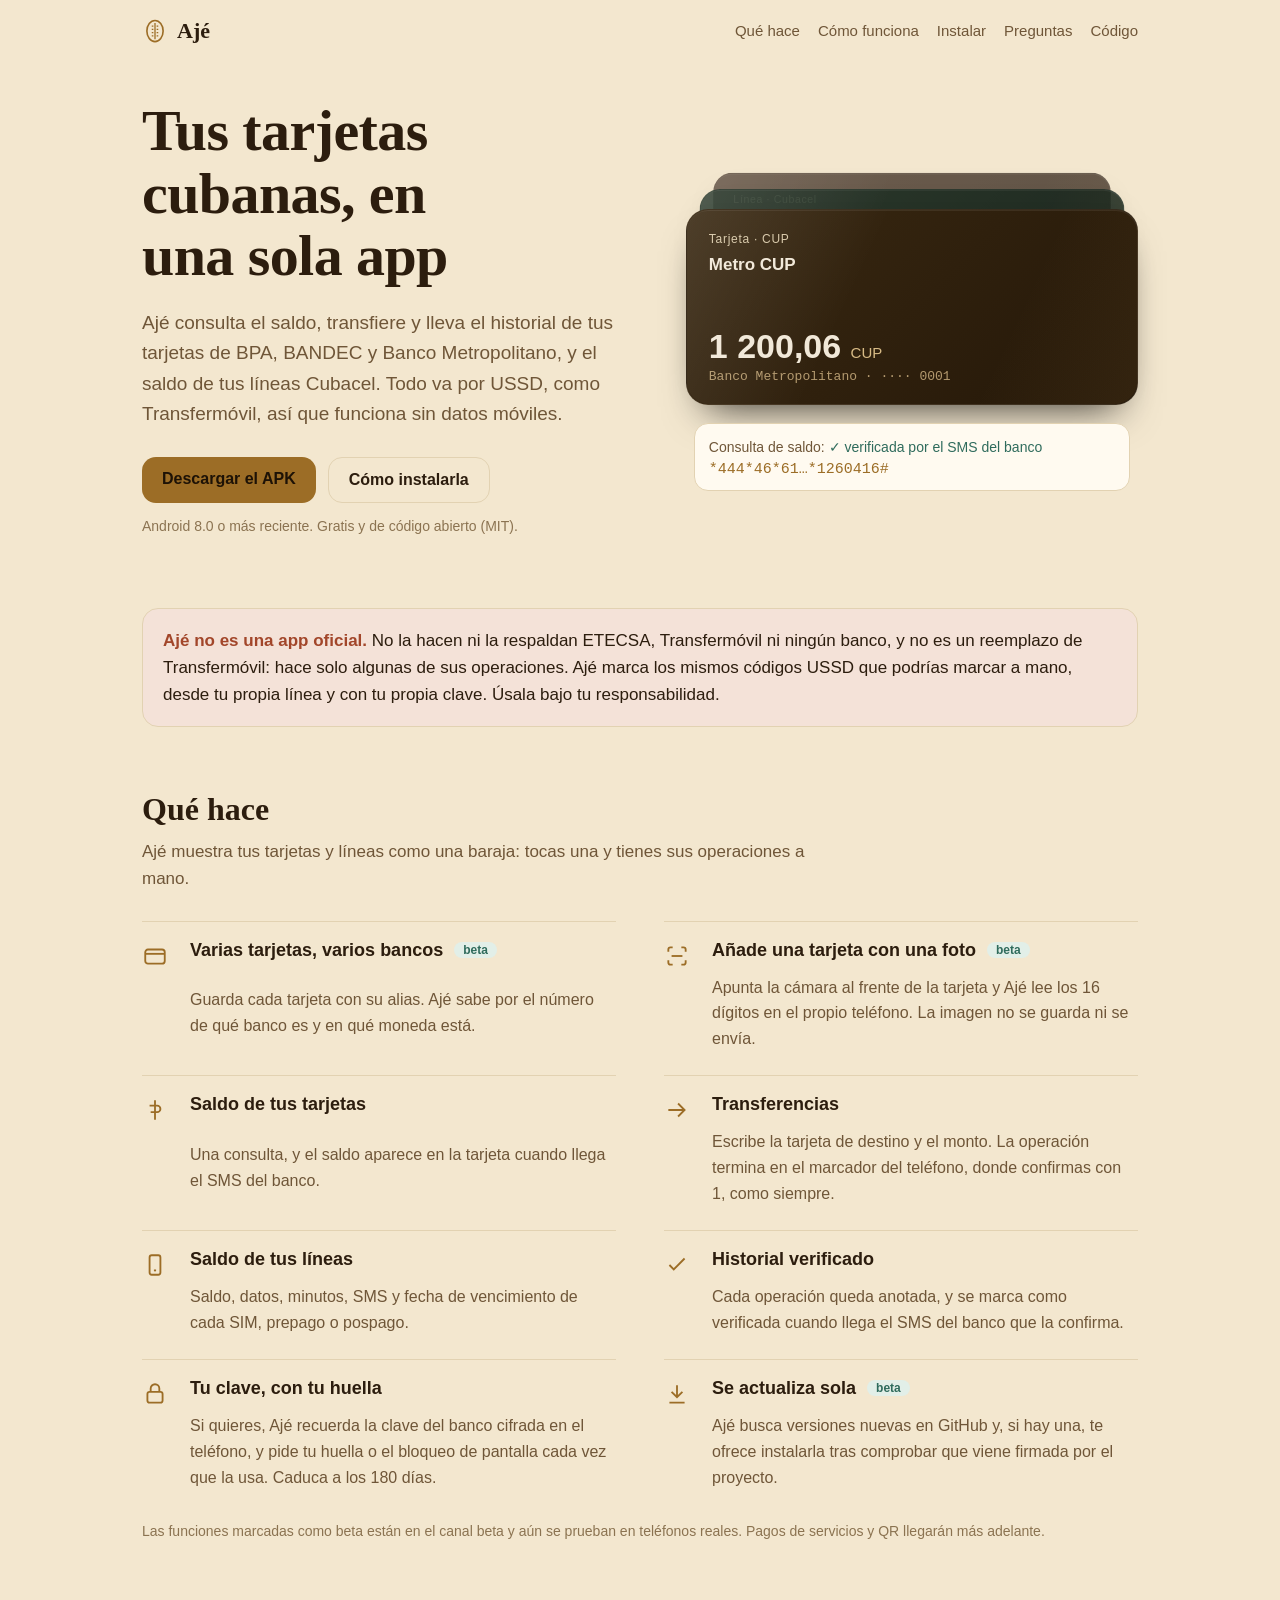
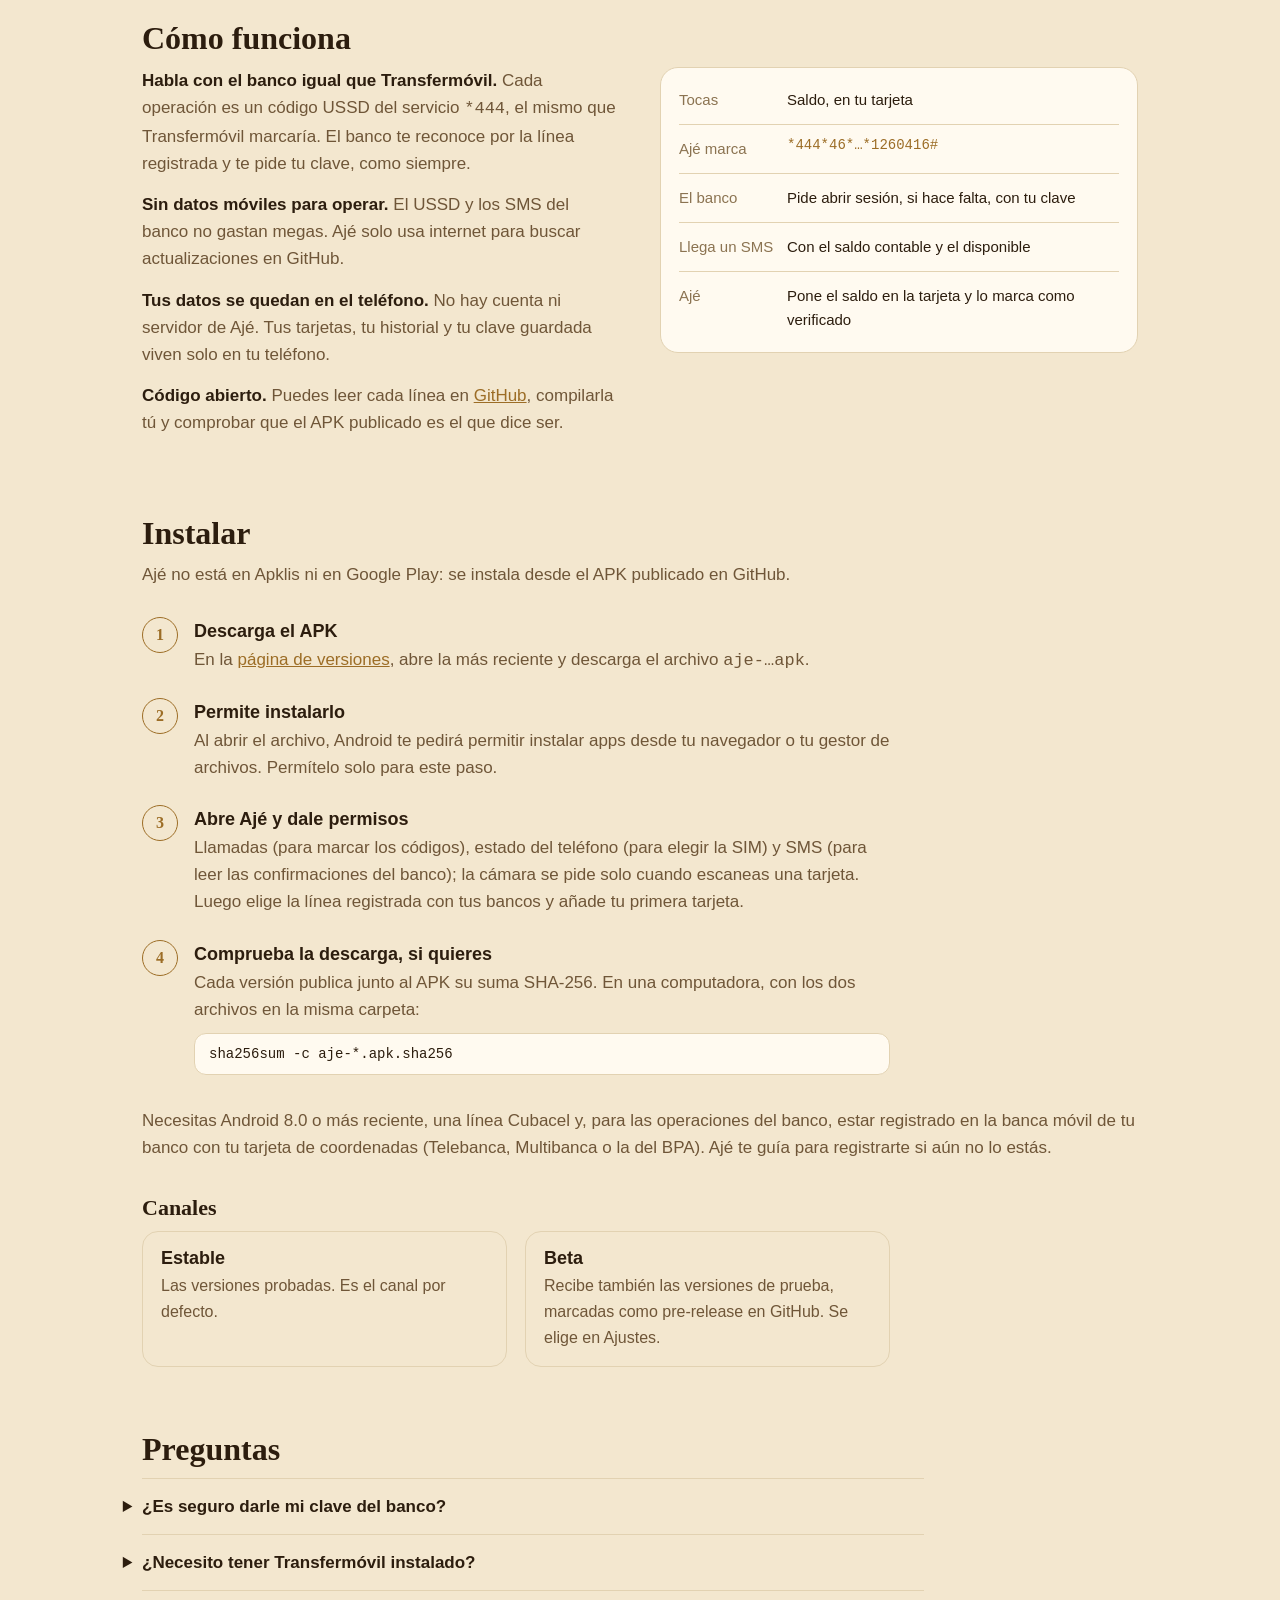
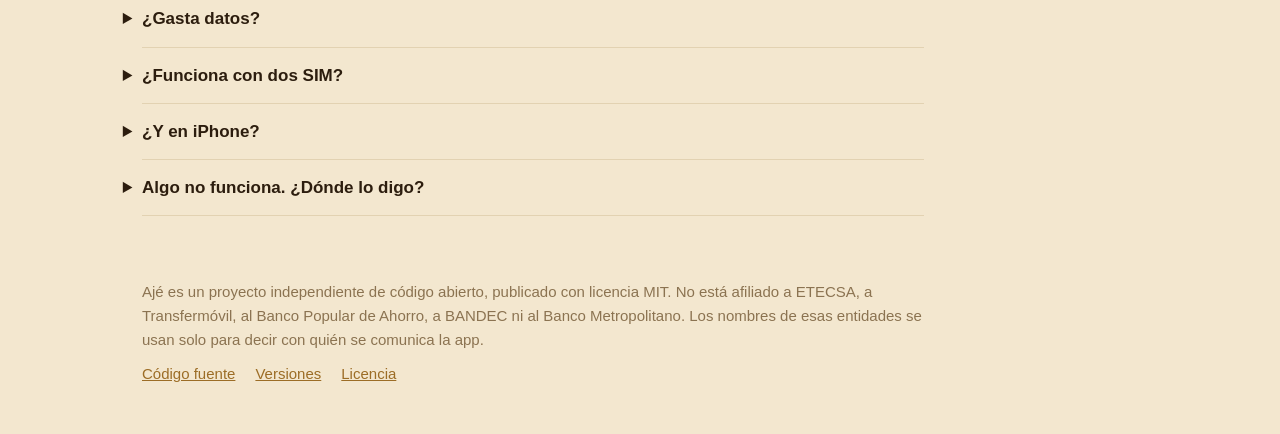
==== docs/index.html @ da4100fe "docs: landing page for GitHub Pages Co-Authored-By: Claude Opus 5.5 <noreply@anthropic.com>" ====
<!doctype html>
<html lang="es">
<head>
<meta charset="utf-8">
<meta name="viewport" content="width=device-width,initial-scale=1">
<title>Ajé · tus tarjetas cubanas en una app</title>
<meta name="description" content="Ajé es una app Android de código abierto para consultar saldo, transferir y gestionar tus tarjetas de BPA, BANDEC y Banco Metropolitano por USSD, sin datos móviles. No es una app oficial.">
<meta name="theme-color" content="#17100a">
<style>
:root{
  --bg:#17100a;--surface:#211710;--raised:#2b1f15;--line:#3a2a1b;
  --gold:#e8b765;--gold-deep:#c4914a;--bone:#f1e8d8;--muted:#b09a7d;--faint:#8a765c;
  --river:#5fa391;--river-bg:#16271f;--clay-bg:#2a1611;--clay:#e0937a;
  --serif:"Iowan Old Style","Palatino Linotype",Palatino,"Book Antiqua",Georgia,serif;
  --sans:-apple-system,BlinkMacSystemFont,"Segoe UI",Roboto,"Helvetica Neue",Arial,sans-serif;
  --mono:ui-monospace,"SF Mono",Menlo,Consolas,"Liberation Mono",monospace;
}
@media (prefers-color-scheme:light){
  :root{--bg:#f3e7cf;--surface:#fffaf0;--raised:#f7eeda;--line:#e2d2b2;--gold:#9c6d26;--gold-deep:#7d561c;
    --bone:#2c1d0e;--muted:#6f5638;--faint:#8b7351;--river:#2f6b5c;--river-bg:#e2efe8;--clay-bg:#f4e2d8;--clay:#a2462a}
}
*{box-sizing:border-box}
html{-webkit-text-size-adjust:100%}
body{margin:0;background:var(--bg);color:var(--bone);font:17px/1.6 var(--sans)}
a{color:var(--gold)}
a:focus-visible,button:focus-visible,summary:focus-visible{outline:2px solid var(--gold);outline-offset:3px;border-radius:4px}
.wrap{max-width:1040px;margin:0 auto;padding:0 22px}
header.top{display:flex;align-items:center;gap:14px;padding:18px 0}
.mark{font:600 22px var(--serif);color:var(--bone);text-decoration:none;display:flex;align-items:center;gap:9px}
.mark svg{width:26px;height:26px}
header.top nav{margin-left:auto;display:flex;gap:18px;font-size:15px}
header.top nav a{color:var(--muted);text-decoration:none}
header.top nav a:hover{color:var(--bone)}

/* hero: the deck of cards the app shows, and the code it dials */
.hero{display:grid;grid-template-columns:1.05fr .95fr;gap:44px;align-items:center;padding:38px 0 30px}
h1{font:600 clamp(36px,5.4vw,58px)/1.08 var(--serif);margin:0;letter-spacing:-.01em;max-width:13ch}
.lede{font-size:19px;color:var(--muted);max-width:34em;margin:20px 0 0}
.ctas{display:flex;flex-wrap:wrap;gap:12px;margin-top:28px}
.btn{display:inline-block;padding:13px 20px;border-radius:14px;font:600 16px var(--sans);text-decoration:none}
.btn.gold{background:var(--gold);color:#1d1206}
.btn.ghost{border:1px solid var(--line);color:var(--bone)}
.small{font-size:14px;color:var(--faint);margin-top:12px}

.deck{position:relative;height:330px}
.card{position:absolute;left:0;right:0;height:196px;border-radius:22px;padding:20px 22px;color:#f1e8d8;
  display:flex;flex-direction:column;justify-content:space-between;border:1px solid rgba(255,255,255,.08);
  box-shadow:0 22px 40px -20px rgba(0,0,0,.75),inset 0 1px 0 rgba(255,255,255,.07)}
.card:before{content:"";position:absolute;inset:0;border-radius:inherit;background:linear-gradient(115deg,rgba(255,255,255,.1),transparent 38%,transparent 70%,rgba(232,183,101,.08));pointer-events:none}
.card .kind{font-size:12px;letter-spacing:.06em;color:#d8c8a8}
.card .name{font-weight:600;margin-top:2px}
.card .bal{font:600 34px/1 var(--sans);font-variant-numeric:tabular-nums}
.card .bal small{font-size:15px;color:#d8bb86;font-weight:500}
.card .no{font:13px var(--mono);color:#b49a6f;margin-top:6px}
.c3{top:0;transform:scale(.88);background:linear-gradient(135deg,#352318,#20140b);opacity:.7}
.c2{top:22px;transform:scale(.94);background:linear-gradient(135deg,#243528,#132019);opacity:.88}
.c1{top:48px;background:linear-gradient(135deg,#3a2912,#241708)}
.dial{position:absolute;left:8px;right:8px;bottom:0;background:var(--surface);border:1px solid var(--line);border-radius:14px;padding:12px 14px;font-size:14px;color:var(--muted)}
.dial code{display:block;font:15px var(--mono);color:var(--gold);margin-top:3px;white-space:nowrap;overflow:hidden;text-overflow:ellipsis}
.dial .ok{color:var(--river)}
@media (prefers-reduced-motion:no-preference){
  .c1{animation:rise .9s cubic-bezier(.2,0,0,1) .1s both}
  .dial{animation:fade .6s ease-out .7s both}
  @keyframes rise{from{transform:translateY(26px);opacity:0}}
  @keyframes fade{from{opacity:0}}
}

.notice{margin:26px 0 8px;padding:18px 20px;border-radius:16px;background:var(--clay-bg);color:var(--bone);border:1px solid var(--line)}
.notice p{margin:0;max-width:62em}
.notice b{color:var(--clay)}

section{padding:56px 0 8px}
h2{font:600 32px/1.15 var(--serif);margin:0 0 10px}
.intro{color:var(--muted);max-width:40em;margin:0 0 28px}

.features{display:grid;grid-template-columns:1fr 1fr;gap:6px 48px}
.feat{display:grid;grid-template-columns:34px 1fr;gap:4px 14px;padding:18px 0;border-top:1px solid var(--line)}
.feat svg{width:26px;height:26px;color:var(--gold);margin-top:3px}
.feat h3{font:600 18px var(--sans);margin:0}
.feat p{margin:2px 0 0;color:var(--muted);font-size:16px;grid-column:2}
.tag{display:inline-block;font-size:12px;font-weight:600;border-radius:999px;padding:1px 9px;margin-left:6px;vertical-align:2px;background:var(--river-bg);color:var(--river)}

.how{display:grid;grid-template-columns:1fr 1fr;gap:40px;align-items:start}
.how p{color:var(--muted);margin:0 0 14px}
.how p b{color:var(--bone)}
.flow{background:var(--surface);border:1px solid var(--line);border-radius:18px;padding:8px 18px}
.flow div{display:grid;grid-template-columns:96px 1fr;gap:12px;padding:12px 0;border-bottom:1px solid var(--line);font-size:15px}
.flow div:last-child{border:0}
.flow span{color:var(--faint)}
.flow code{font:14px var(--mono);color:var(--gold);overflow-wrap:anywhere}

ol.steps{list-style:none;counter-reset:s;padding:0;margin:0;max-width:44em}
ol.steps li{counter-increment:s;position:relative;padding:4px 0 24px 52px}
ol.steps li:before{content:counter(s);position:absolute;left:0;top:0;width:34px;height:34px;border-radius:50%;
  border:1px solid var(--gold);color:var(--gold);display:grid;place-items:center;font:600 16px var(--serif)}
ol.steps h3{font:600 18px var(--sans);margin:0 0 4px}
ol.steps p{margin:0;color:var(--muted)}
pre{background:var(--surface);border:1px solid var(--line);border-radius:12px;padding:12px 14px;font:14px var(--mono);color:var(--bone);overflow-x:auto;margin:10px 0 0}
.req{margin-top:8px;color:var(--muted)}

.channels{display:grid;grid-template-columns:1fr 1fr;gap:18px;margin-top:6px;max-width:44em}
.channels div{border:1px solid var(--line);border-radius:16px;padding:16px 18px}
.channels h3{margin:0 0 4px;font:600 18px var(--sans)}
.channels p{margin:0;color:var(--muted);font-size:16px}

details{border-top:1px solid var(--line);padding:14px 0;max-width:46em}
details:last-of-type{border-bottom:1px solid var(--line)}
summary{cursor:pointer;font-weight:600;list-style-position:outside}
details p{color:var(--muted);margin:10px 0 0}

footer{padding:56px 0 40px;color:var(--faint);font-size:15px}
footer p{max-width:52em;margin:0 0 10px}

@media (max-width:820px){
  .hero,.how{grid-template-columns:1fr;gap:30px}
  .features,.channels{grid-template-columns:1fr}
  header.top nav{display:none}
  .deck{height:310px;max-width:400px}
}
</style>
</head>
<body>
<div class="wrap">

<header class="top">
  <a class="mark" href="#">
    <svg viewBox="0 0 32 32" aria-hidden="true"><ellipse cx="16" cy="16" rx="10" ry="13" fill="none" stroke="currentColor" stroke-width="2" style="color:var(--gold)"/><path d="M16 6v20M12 10h2M12 14h2M12 18h2M12 22h2M18 10h2M18 14h2M18 18h2M18 22h2" stroke="currentColor" stroke-width="1.6" style="color:var(--gold)"/></svg>
    Ajé
  </a>
  <nav aria-label="Secciones">
    <a href="#que-hace">Qué hace</a>
    <a href="#como-funciona">Cómo funciona</a>
    <a href="#instalar">Instalar</a>
    <a href="#preguntas">Preguntas</a>
    <a href="https://github.com/apiad/aje">Código</a>
  </nav>
</header>

<main>
<div class="hero">
  <div>
    <h1>Tus tarjetas cubanas, en una sola app</h1>
    <p class="lede">Ajé consulta el saldo, transfiere y lleva el historial de tus tarjetas de BPA, BANDEC y Banco Metropolitano, y el saldo de tus líneas Cubacel. Todo va por USSD, como Transfermóvil, así que funciona sin datos móviles.</p>
    <div class="ctas">
      <a class="btn gold" href="https://github.com/apiad/aje/releases">Descargar el APK</a>
      <a class="btn ghost" href="#instalar">Cómo instalarla</a>
    </div>
    <p class="small">Android 8.0 o más reciente. Gratis y de código abierto (MIT).</p>
  </div>
  <div class="deck" aria-label="Así se ven tus cuentas en Ajé (datos de ejemplo)">
    <div class="card c3"><div><div class="kind">Línea · Cubacel</div><div class="name">SIM 1</div></div><div><div class="bal">185,00 <small>CUP</small></div></div></div>
    <div class="card c2"><div><div class="kind">Tarjeta · USD</div><div class="name">BANDEC MLC</div></div><div><div class="bal">215,40 <small>USD</small></div></div></div>
    <div class="card c1"><div><div class="kind">Tarjeta · CUP</div><div class="name">Metro CUP</div></div><div><div class="bal">1 200,06 <small>CUP</small></div><div class="no">Banco Metropolitano · ···· 0001</div></div></div>
    <div class="dial">Consulta de saldo: <span class="ok">✓ verificada por el SMS del banco</span><code>*444*46*61…*1260416#</code></div>
  </div>
</div>

<div class="notice" role="note">
  <p><b>Ajé no es una app oficial.</b> No la hacen ni la respaldan ETECSA, Transfermóvil ni ningún banco, y no es un reemplazo de Transfermóvil: hace solo algunas de sus operaciones. Ajé marca los mismos códigos USSD que podrías marcar a mano, desde tu propia línea y con tu propia clave. Úsala bajo tu responsabilidad.</p>
</div>

<section id="que-hace">
  <h2>Qué hace</h2>
  <p class="intro">Ajé muestra tus tarjetas y líneas como una baraja: tocas una y tienes sus operaciones a mano.</p>
  <div class="features">
    <div class="feat">
      <svg viewBox="0 0 24 24" fill="none" stroke="currentColor" stroke-width="1.7" aria-hidden="true"><rect x="3" y="6" width="18" height="13" rx="2.5"/><path d="M3 10h18"/></svg>
      <h3>Varias tarjetas, varios bancos <span class="tag">beta</span></h3>
      <p>Guarda cada tarjeta con su alias. Ajé sabe por el número de qué banco es y en qué moneda está.</p>
    </div>
    <div class="feat">
      <svg viewBox="0 0 24 24" fill="none" stroke="currentColor" stroke-width="1.7" aria-hidden="true"><path d="M4 8V6a2 2 0 0 1 2-2h2M16 4h2a2 2 0 0 1 2 2v2M20 16v2a2 2 0 0 1-2 2h-2M8 20H6a2 2 0 0 1-2-2v-2"/><path d="M7 12h10"/></svg>
      <h3>Añade una tarjeta con una foto <span class="tag">beta</span></h3>
      <p>Apunta la cámara al frente de la tarjeta y Ajé lee los 16 dígitos en el propio teléfono. La imagen no se guarda ni se envía.</p>
    </div>
    <div class="feat">
      <svg viewBox="0 0 24 24" fill="none" stroke="currentColor" stroke-width="1.7" aria-hidden="true"><path d="M12 3v18M7 8h7a3 3 0 0 1 0 6H8"/></svg>
      <h3>Saldo de tus tarjetas</h3>
      <p>Una consulta, y el saldo aparece en la tarjeta cuando llega el SMS del banco.</p>
    </div>
    <div class="feat">
      <svg viewBox="0 0 24 24" fill="none" stroke="currentColor" stroke-width="1.7" aria-hidden="true"><path d="M4 12h14M13 6l6 6-6 6"/></svg>
      <h3>Transferencias</h3>
      <p>Escribe la tarjeta de destino y el monto. La operación termina en el marcador del teléfono, donde confirmas con 1, como siempre.</p>
    </div>
    <div class="feat">
      <svg viewBox="0 0 24 24" fill="none" stroke="currentColor" stroke-width="1.7" aria-hidden="true"><rect x="7" y="3" width="10" height="18" rx="2"/><path d="M11 17h2"/></svg>
      <h3>Saldo de tus líneas</h3>
      <p>Saldo, datos, minutos, SMS y fecha de vencimiento de cada SIM, prepago o pospago.</p>
    </div>
    <div class="feat">
      <svg viewBox="0 0 24 24" fill="none" stroke="currentColor" stroke-width="1.7" aria-hidden="true"><path d="M5 12l4 4 10-10"/></svg>
      <h3>Historial verificado</h3>
      <p>Cada operación queda anotada, y se marca como verificada cuando llega el SMS del banco que la confirma.</p>
    </div>
    <div class="feat">
      <svg viewBox="0 0 24 24" fill="none" stroke="currentColor" stroke-width="1.7" aria-hidden="true"><rect x="5" y="10" width="14" height="10" rx="2"/><path d="M8 10V7a4 4 0 0 1 8 0v3"/></svg>
      <h3>Tu clave, con tu huella</h3>
      <p>Si quieres, Ajé recuerda la clave del banco cifrada en el teléfono, y pide tu huella o el bloqueo de pantalla cada vez que la usa. Caduca a los 180 días.</p>
    </div>
    <div class="feat">
      <svg viewBox="0 0 24 24" fill="none" stroke="currentColor" stroke-width="1.7" aria-hidden="true"><path d="M12 4v11M7 10l5 5 5-5M5 20h14"/></svg>
      <h3>Se actualiza sola <span class="tag">beta</span></h3>
      <p>Ajé busca versiones nuevas en GitHub y, si hay una, te ofrece instalarla tras comprobar que viene firmada por el proyecto.</p>
    </div>
  </div>
  <p class="small">Las funciones marcadas como beta están en el canal beta y aún se prueban en teléfonos reales. Pagos de servicios y QR llegarán más adelante.</p>
</section>

<section id="como-funciona">
  <h2>Cómo funciona</h2>
  <div class="how">
    <div>
      <p><b>Habla con el banco igual que Transfermóvil.</b> Cada operación es un código USSD del servicio <code>*444</code>, el mismo que Transfermóvil marcaría. El banco te reconoce por la línea registrada y te pide tu clave, como siempre.</p>
      <p><b>Sin datos móviles para operar.</b> El USSD y los SMS del banco no gastan megas. Ajé solo usa internet para buscar actualizaciones en GitHub.</p>
      <p><b>Tus datos se quedan en el teléfono.</b> No hay cuenta ni servidor de Ajé. Tus tarjetas, tu historial y tu clave guardada viven solo en tu teléfono.</p>
      <p><b>Código abierto.</b> Puedes leer cada línea en <a href="https://github.com/apiad/aje">GitHub</a>, compilarla tú y comprobar que el APK publicado es el que dice ser.</p>
    </div>
    <div class="flow" aria-label="Una consulta de saldo, paso a paso">
      <div><span>Tocas</span>Saldo, en tu tarjeta</div>
      <div><span>Ajé marca</span><code>*444*46*…*1260416#</code></div>
      <div><span>El banco</span>Pide abrir sesión, si hace falta, con tu clave</div>
      <div><span>Llega un SMS</span>Con el saldo contable y el disponible</div>
      <div><span>Ajé</span>Pone el saldo en la tarjeta y lo marca como verificado</div>
    </div>
  </div>
</section>

<section id="instalar">
  <h2>Instalar</h2>
  <p class="intro">Ajé no está en Apklis ni en Google Play: se instala desde el APK publicado en GitHub.</p>
  <ol class="steps">
    <li><h3>Descarga el APK</h3><p>En la <a href="https://github.com/apiad/aje/releases">página de versiones</a>, abre la más reciente y descarga el archivo <code>aje-…apk</code>.</p></li>
    <li><h3>Permite instalarlo</h3><p>Al abrir el archivo, Android te pedirá permitir instalar apps desde tu navegador o tu gestor de archivos. Permítelo solo para este paso.</p></li>
    <li><h3>Abre Ajé y dale permisos</h3><p>Llamadas (para marcar los códigos), estado del teléfono (para elegir la SIM) y SMS (para leer las confirmaciones del banco); la cámara se pide solo cuando escaneas una tarjeta. Luego elige la línea registrada con tus bancos y añade tu primera tarjeta.</p></li>
    <li><h3>Comprueba la descarga, si quieres</h3><p>Cada versión publica junto al APK su suma SHA-256. En una computadora, con los dos archivos en la misma carpeta:</p><pre>sha256sum -c aje-*.apk.sha256</pre></li>
  </ol>
  <p class="req">Necesitas Android 8.0 o más reciente, una línea Cubacel y, para las operaciones del banco, estar registrado en la banca móvil de tu banco con tu tarjeta de coordenadas (Telebanca, Multibanca o la del BPA). Ajé te guía para registrarte si aún no lo estás.</p>

  <h3 style="font:600 22px var(--serif);margin:34px 0 10px">Canales</h3>
  <div class="channels">
    <div><h3>Estable</h3><p>Las versiones probadas. Es el canal por defecto.</p></div>
    <div><h3>Beta</h3><p>Recibe también las versiones de prueba, marcadas como pre-release en GitHub. Se elige en Ajustes.</p></div>
  </div>
</section>

<section id="preguntas">
  <h2>Preguntas</h2>
  <details>
    <summary>¿Es seguro darle mi clave del banco?</summary>
    <p>Ajé solo pone la clave dentro del código que marca, igual que si la escribieras tú en el marcador. No la guarda salvo que lo pidas, y entonces queda cifrada con una llave del propio teléfono que exige tu huella o tu bloqueo de pantalla. Solo viaja al banco, dentro del código que marca, y a ningún otro sitio.</p>
  </details>
  <details>
    <summary>¿Necesito tener Transfermóvil instalado?</summary>
    <p>No. Ajé habla directamente con el banco por USSD. Para las operaciones que Ajé no hace todavía, sigue usando Transfermóvil.</p>
  </details>
  <details>
    <summary>¿Gasta datos?</summary>
    <p>Las operaciones no: van por USSD y SMS. Solo buscar e instalar una actualización usa internet, unos 7 MB por versión.</p>
  </details>
  <details>
    <summary>¿Funciona con dos SIM?</summary>
    <p>Sí. Eliges una vez qué línea está registrada con tus bancos, y Ajé hace siempre las operaciones del banco desde esa SIM. El saldo móvil se consulta en cada línea.</p>
  </details>
  <details>
    <summary>¿Y en iPhone?</summary>
    <p>No. iOS no deja que una app marque códigos USSD ni lea sus respuestas o los SMS del banco.</p>
  </details>
  <details>
    <summary>Algo no funciona. ¿Dónde lo digo?</summary>
    <p>Abre un issue en <a href="https://github.com/apiad/aje/issues">GitHub</a> diciendo qué hiciste, qué esperabas y qué pasó. Nunca pegues tu número de tarjeta completo ni tu clave.</p>
  </details>
</section>
</main>

<footer>
  <p>Ajé es un proyecto independiente de código abierto, publicado con licencia MIT. No está afiliado a ETECSA, a Transfermóvil, al Banco Popular de Ahorro, a BANDEC ni al Banco Metropolitano. Los nombres de esas entidades se usan solo para decir con quién se comunica la app.</p>
  <p style="display:flex;gap:20px;flex-wrap:wrap"><a href="https://github.com/apiad/aje">Código fuente</a><a href="https://github.com/apiad/aje/releases">Versiones</a><a href="https://github.com/apiad/aje/blob/main/LICENSE">Licencia</a></p>
</footer>
</div>
</body>
</html>
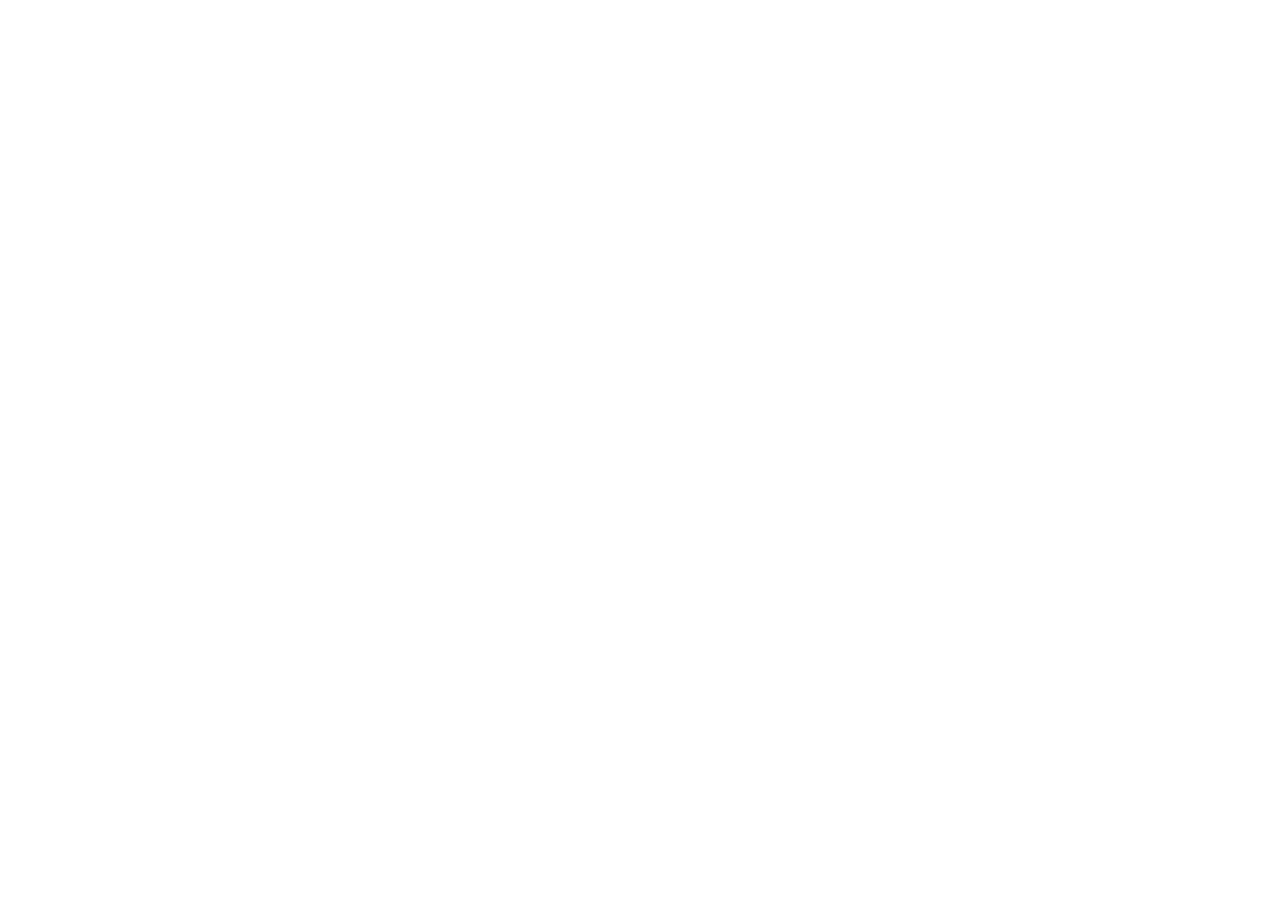
==== commit 2c9b6131: "docs: landing moves to site/, privacy page and telemetry docs docs/index.html, which GitHub Pages se" ====
--- a/docs/index.html
+++ b/docs/index.html
@@ -3,280 +3,11 @@
 <head>
 <meta charset="utf-8">
 <meta name="viewport" content="width=device-width,initial-scale=1">
-<title>Ajé · tus tarjetas cubanas en una app</title>
-<meta name="description" content="Ajé es una app Android de código abierto para consultar saldo, transferir y gestionar tus tarjetas de BPA, BANDEC y Banco Metropolitano por USSD, sin datos móviles. No es una app oficial.">
-<meta name="theme-color" content="#17100a">
-<style>
-:root{
-  --bg:#17100a;--surface:#211710;--raised:#2b1f15;--line:#3a2a1b;
-  --gold:#e8b765;--gold-deep:#c4914a;--bone:#f1e8d8;--muted:#b09a7d;--faint:#8a765c;
-  --river:#5fa391;--river-bg:#16271f;--clay-bg:#2a1611;--clay:#e0937a;
-  --serif:"Iowan Old Style","Palatino Linotype",Palatino,"Book Antiqua",Georgia,serif;
-  --sans:-apple-system,BlinkMacSystemFont,"Segoe UI",Roboto,"Helvetica Neue",Arial,sans-serif;
-  --mono:ui-monospace,"SF Mono",Menlo,Consolas,"Liberation Mono",monospace;
-}
-@media (prefers-color-scheme:light){
-  :root{--bg:#f3e7cf;--surface:#fffaf0;--raised:#f7eeda;--line:#e2d2b2;--gold:#9c6d26;--gold-deep:#7d561c;
-    --bone:#2c1d0e;--muted:#6f5638;--faint:#8b7351;--river:#2f6b5c;--river-bg:#e2efe8;--clay-bg:#f4e2d8;--clay:#a2462a}
-}
-*{box-sizing:border-box}
-html{-webkit-text-size-adjust:100%}
-body{margin:0;background:var(--bg);color:var(--bone);font:17px/1.6 var(--sans)}
-a{color:var(--gold)}
-a:focus-visible,button:focus-visible,summary:focus-visible{outline:2px solid var(--gold);outline-offset:3px;border-radius:4px}
-.wrap{max-width:1040px;margin:0 auto;padding:0 22px}
-header.top{display:flex;align-items:center;gap:14px;padding:18px 0}
-.mark{font:600 22px var(--serif);color:var(--bone);text-decoration:none;display:flex;align-items:center;gap:9px}
-.mark svg{width:26px;height:26px}
-header.top nav{margin-left:auto;display:flex;gap:18px;font-size:15px}
-header.top nav a{color:var(--muted);text-decoration:none}
-header.top nav a:hover{color:var(--bone)}
-
-/* hero: the deck of cards the app shows, and the code it dials */
-.hero{display:grid;grid-template-columns:1.05fr .95fr;gap:44px;align-items:center;padding:38px 0 30px}
-h1{font:600 clamp(36px,5.4vw,58px)/1.08 var(--serif);margin:0;letter-spacing:-.01em;max-width:13ch}
-.lede{font-size:19px;color:var(--muted);max-width:34em;margin:20px 0 0}
-.ctas{display:flex;flex-wrap:wrap;gap:12px;margin-top:28px}
-.btn{display:inline-block;padding:13px 20px;border-radius:14px;font:600 16px var(--sans);text-decoration:none}
-.btn.gold{background:var(--gold);color:#1d1206}
-.btn.ghost{border:1px solid var(--line);color:var(--bone)}
-.small{font-size:14px;color:var(--faint);margin-top:12px}
-
-.deck{position:relative;height:330px}
-.card{position:absolute;left:0;right:0;height:196px;border-radius:22px;padding:20px 22px;color:#f1e8d8;
-  display:flex;flex-direction:column;justify-content:space-between;border:1px solid rgba(255,255,255,.08);
-  box-shadow:0 22px 40px -20px rgba(0,0,0,.75),inset 0 1px 0 rgba(255,255,255,.07)}
-.card:before{content:"";position:absolute;inset:0;border-radius:inherit;background:linear-gradient(115deg,rgba(255,255,255,.1),transparent 38%,transparent 70%,rgba(232,183,101,.08));pointer-events:none}
-.card .kind{font-size:12px;letter-spacing:.06em;color:#d8c8a8}
-.card .name{font-weight:600;margin-top:2px}
-.card .bal{font:600 34px/1 var(--sans);font-variant-numeric:tabular-nums}
-.card .bal small{font-size:15px;color:#d8bb86;font-weight:500}
-.card .no{font:13px var(--mono);color:#b49a6f;margin-top:6px}
-.c3{top:0;transform:scale(.88);background:linear-gradient(135deg,#352318,#20140b);opacity:.7}
-.c2{top:22px;transform:scale(.94);background:linear-gradient(135deg,#243528,#132019);opacity:.88}
-.c1{top:48px;background:linear-gradient(135deg,#3a2912,#241708)}
-.dial{position:absolute;left:8px;right:8px;bottom:0;background:var(--surface);border:1px solid var(--line);border-radius:14px;padding:12px 14px;font-size:14px;color:var(--muted)}
-.dial code{display:block;font:15px var(--mono);color:var(--gold);margin-top:3px;white-space:nowrap;overflow:hidden;text-overflow:ellipsis}
-.dial .ok{color:var(--river)}
-@media (prefers-reduced-motion:no-preference){
-  .c1{animation:rise .9s cubic-bezier(.2,0,0,1) .1s both}
-  .dial{animation:fade .6s ease-out .7s both}
-  @keyframes rise{from{transform:translateY(26px);opacity:0}}
-  @keyframes fade{from{opacity:0}}
-}
-
-.notice{margin:26px 0 8px;padding:18px 20px;border-radius:16px;background:var(--clay-bg);color:var(--bone);border:1px solid var(--line)}
-.notice p{margin:0;max-width:62em}
-.notice b{color:var(--clay)}
-
-section{padding:56px 0 8px}
-h2{font:600 32px/1.15 var(--serif);margin:0 0 10px}
-.intro{color:var(--muted);max-width:40em;margin:0 0 28px}
-
-.features{display:grid;grid-template-columns:1fr 1fr;gap:6px 48px}
-.feat{display:grid;grid-template-columns:34px 1fr;gap:4px 14px;padding:18px 0;border-top:1px solid var(--line)}
-.feat svg{width:26px;height:26px;color:var(--gold);margin-top:3px}
-.feat h3{font:600 18px var(--sans);margin:0}
-.feat p{margin:2px 0 0;color:var(--muted);font-size:16px;grid-column:2}
-.tag{display:inline-block;font-size:12px;font-weight:600;border-radius:999px;padding:1px 9px;margin-left:6px;vertical-align:2px;background:var(--river-bg);color:var(--river)}
-
-.how{display:grid;grid-template-columns:1fr 1fr;gap:40px;align-items:start}
-.how p{color:var(--muted);margin:0 0 14px}
-.how p b{color:var(--bone)}
-.flow{background:var(--surface);border:1px solid var(--line);border-radius:18px;padding:8px 18px}
-.flow div{display:grid;grid-template-columns:96px 1fr;gap:12px;padding:12px 0;border-bottom:1px solid var(--line);font-size:15px}
-.flow div:last-child{border:0}
-.flow span{color:var(--faint)}
-.flow code{font:14px var(--mono);color:var(--gold);overflow-wrap:anywhere}
-
-ol.steps{list-style:none;counter-reset:s;padding:0;margin:0;max-width:44em}
-ol.steps li{counter-increment:s;position:relative;padding:4px 0 24px 52px}
-ol.steps li:before{content:counter(s);position:absolute;left:0;top:0;width:34px;height:34px;border-radius:50%;
-  border:1px solid var(--gold);color:var(--gold);display:grid;place-items:center;font:600 16px var(--serif)}
-ol.steps h3{font:600 18px var(--sans);margin:0 0 4px}
-ol.steps p{margin:0;color:var(--muted)}
-pre{background:var(--surface);border:1px solid var(--line);border-radius:12px;padding:12px 14px;font:14px var(--mono);color:var(--bone);overflow-x:auto;margin:10px 0 0}
-.req{margin-top:8px;color:var(--muted)}
-
-.channels{display:grid;grid-template-columns:1fr 1fr;gap:18px;margin-top:6px;max-width:44em}
-.channels div{border:1px solid var(--line);border-radius:16px;padding:16px 18px}
-.channels h3{margin:0 0 4px;font:600 18px var(--sans)}
-.channels p{margin:0;color:var(--muted);font-size:16px}
-
-details{border-top:1px solid var(--line);padding:14px 0;max-width:46em}
-details:last-of-type{border-bottom:1px solid var(--line)}
-summary{cursor:pointer;font-weight:600;list-style-position:outside}
-details p{color:var(--muted);margin:10px 0 0}
-
-footer{padding:56px 0 40px;color:var(--faint);font-size:15px}
-footer p{max-width:52em;margin:0 0 10px}
-
-@media (max-width:820px){
-  .hero,.how{grid-template-columns:1fr;gap:30px}
-  .features,.channels{grid-template-columns:1fr}
-  header.top nav{display:none}
-  .deck{height:310px;max-width:400px}
-}
-</style>
+<title>Ajé se mudó a aje.apiad.net</title>
+<meta http-equiv="refresh" content="0; url=https://aje.apiad.net/">
+<link rel="canonical" href="https://aje.apiad.net/">
 </head>
 <body>
-<div class="wrap">
-
-<header class="top">
-  <a class="mark" href="#">
-    <svg viewBox="0 0 32 32" aria-hidden="true"><ellipse cx="16" cy="16" rx="10" ry="13" fill="none" stroke="currentColor" stroke-width="2" style="color:var(--gold)"/><path d="M16 6v20M12 10h2M12 14h2M12 18h2M12 22h2M18 10h2M18 14h2M18 18h2M18 22h2" stroke="currentColor" stroke-width="1.6" style="color:var(--gold)"/></svg>
-    Ajé
-  </a>
-  <nav aria-label="Secciones">
-    <a href="#que-hace">Qué hace</a>
-    <a href="#como-funciona">Cómo funciona</a>
-    <a href="#instalar">Instalar</a>
-    <a href="#preguntas">Preguntas</a>
-    <a href="https://github.com/apiad/aje">Código</a>
-  </nav>
-</header>
-
-<main>
-<div class="hero">
-  <div>
-    <h1>Tus tarjetas cubanas, en una sola app</h1>
-    <p class="lede">Ajé consulta el saldo, transfiere y lleva el historial de tus tarjetas de BPA, BANDEC y Banco Metropolitano, y el saldo de tus líneas Cubacel. Todo va por USSD, como Transfermóvil, así que funciona sin datos móviles.</p>
-    <div class="ctas">
-      <a class="btn gold" href="https://github.com/apiad/aje/releases">Descargar el APK</a>
-      <a class="btn ghost" href="#instalar">Cómo instalarla</a>
-    </div>
-    <p class="small">Android 8.0 o más reciente. Gratis y de código abierto (MIT).</p>
-  </div>
-  <div class="deck" aria-label="Así se ven tus cuentas en Ajé (datos de ejemplo)">
-    <div class="card c3"><div><div class="kind">Línea · Cubacel</div><div class="name">SIM 1</div></div><div><div class="bal">185,00 <small>CUP</small></div></div></div>
-    <div class="card c2"><div><div class="kind">Tarjeta · USD</div><div class="name">BANDEC MLC</div></div><div><div class="bal">215,40 <small>USD</small></div></div></div>
-    <div class="card c1"><div><div class="kind">Tarjeta · CUP</div><div class="name">Metro CUP</div></div><div><div class="bal">1 200,06 <small>CUP</small></div><div class="no">Banco Metropolitano · ···· 0001</div></div></div>
-    <div class="dial">Consulta de saldo: <span class="ok">✓ verificada por el SMS del banco</span><code>*444*46*61…*1260416#</code></div>
-  </div>
-</div>
-
-<div class="notice" role="note">
-  <p><b>Ajé no es una app oficial.</b> No la hacen ni la respaldan ETECSA, Transfermóvil ni ningún banco, y no es un reemplazo de Transfermóvil: hace solo algunas de sus operaciones. Ajé marca los mismos códigos USSD que podrías marcar a mano, desde tu propia línea y con tu propia clave. Úsala bajo tu responsabilidad.</p>
-</div>
-
-<section id="que-hace">
-  <h2>Qué hace</h2>
-  <p class="intro">Ajé muestra tus tarjetas y líneas como una baraja: tocas una y tienes sus operaciones a mano.</p>
-  <div class="features">
-    <div class="feat">
-      <svg viewBox="0 0 24 24" fill="none" stroke="currentColor" stroke-width="1.7" aria-hidden="true"><rect x="3" y="6" width="18" height="13" rx="2.5"/><path d="M3 10h18"/></svg>
-      <h3>Varias tarjetas, varios bancos <span class="tag">beta</span></h3>
-      <p>Guarda cada tarjeta con su alias. Ajé sabe por el número de qué banco es y en qué moneda está.</p>
-    </div>
-    <div class="feat">
-      <svg viewBox="0 0 24 24" fill="none" stroke="currentColor" stroke-width="1.7" aria-hidden="true"><path d="M4 8V6a2 2 0 0 1 2-2h2M16 4h2a2 2 0 0 1 2 2v2M20 16v2a2 2 0 0 1-2 2h-2M8 20H6a2 2 0 0 1-2-2v-2"/><path d="M7 12h10"/></svg>
-      <h3>Añade una tarjeta con una foto <span class="tag">beta</span></h3>
-      <p>Apunta la cámara al frente de la tarjeta y Ajé lee los 16 dígitos en el propio teléfono. La imagen no se guarda ni se envía.</p>
-    </div>
-    <div class="feat">
-      <svg viewBox="0 0 24 24" fill="none" stroke="currentColor" stroke-width="1.7" aria-hidden="true"><path d="M12 3v18M7 8h7a3 3 0 0 1 0 6H8"/></svg>
-      <h3>Saldo de tus tarjetas</h3>
-      <p>Una consulta, y el saldo aparece en la tarjeta cuando llega el SMS del banco.</p>
-    </div>
-    <div class="feat">
-      <svg viewBox="0 0 24 24" fill="none" stroke="currentColor" stroke-width="1.7" aria-hidden="true"><path d="M4 12h14M13 6l6 6-6 6"/></svg>
-      <h3>Transferencias</h3>
-      <p>Escribe la tarjeta de destino y el monto. La operación termina en el marcador del teléfono, donde confirmas con 1, como siempre.</p>
-    </div>
-    <div class="feat">
-      <svg viewBox="0 0 24 24" fill="none" stroke="currentColor" stroke-width="1.7" aria-hidden="true"><rect x="7" y="3" width="10" height="18" rx="2"/><path d="M11 17h2"/></svg>
-      <h3>Saldo de tus líneas</h3>
-      <p>Saldo, datos, minutos, SMS y fecha de vencimiento de cada SIM, prepago o pospago.</p>
-    </div>
-    <div class="feat">
-      <svg viewBox="0 0 24 24" fill="none" stroke="currentColor" stroke-width="1.7" aria-hidden="true"><path d="M5 12l4 4 10-10"/></svg>
-      <h3>Historial verificado</h3>
-      <p>Cada operación queda anotada, y se marca como verificada cuando llega el SMS del banco que la confirma.</p>
-    </div>
-    <div class="feat">
-      <svg viewBox="0 0 24 24" fill="none" stroke="currentColor" stroke-width="1.7" aria-hidden="true"><rect x="5" y="10" width="14" height="10" rx="2"/><path d="M8 10V7a4 4 0 0 1 8 0v3"/></svg>
-      <h3>Tu clave, con tu huella</h3>
-      <p>Si quieres, Ajé recuerda la clave del banco cifrada en el teléfono, y pide tu huella o el bloqueo de pantalla cada vez que la usa. Caduca a los 180 días.</p>
-    </div>
-    <div class="feat">
-      <svg viewBox="0 0 24 24" fill="none" stroke="currentColor" stroke-width="1.7" aria-hidden="true"><path d="M12 4v11M7 10l5 5 5-5M5 20h14"/></svg>
-      <h3>Se actualiza sola <span class="tag">beta</span></h3>
-      <p>Ajé busca versiones nuevas en GitHub y, si hay una, te ofrece instalarla tras comprobar que viene firmada por el proyecto.</p>
-    </div>
-  </div>
-  <p class="small">Las funciones marcadas como beta están en el canal beta y aún se prueban en teléfonos reales. Pagos de servicios y QR llegarán más adelante.</p>
-</section>
-
-<section id="como-funciona">
-  <h2>Cómo funciona</h2>
-  <div class="how">
-    <div>
-      <p><b>Habla con el banco igual que Transfermóvil.</b> Cada operación es un código USSD del servicio <code>*444</code>, el mismo que Transfermóvil marcaría. El banco te reconoce por la línea registrada y te pide tu clave, como siempre.</p>
-      <p><b>Sin datos móviles para operar.</b> El USSD y los SMS del banco no gastan megas. Ajé solo usa internet para buscar actualizaciones en GitHub.</p>
-      <p><b>Tus datos se quedan en el teléfono.</b> No hay cuenta ni servidor de Ajé. Tus tarjetas, tu historial y tu clave guardada viven solo en tu teléfono.</p>
-      <p><b>Código abierto.</b> Puedes leer cada línea en <a href="https://github.com/apiad/aje">GitHub</a>, compilarla tú y comprobar que el APK publicado es el que dice ser.</p>
-    </div>
-    <div class="flow" aria-label="Una consulta de saldo, paso a paso">
-      <div><span>Tocas</span>Saldo, en tu tarjeta</div>
-      <div><span>Ajé marca</span><code>*444*46*…*1260416#</code></div>
-      <div><span>El banco</span>Pide abrir sesión, si hace falta, con tu clave</div>
-      <div><span>Llega un SMS</span>Con el saldo contable y el disponible</div>
-      <div><span>Ajé</span>Pone el saldo en la tarjeta y lo marca como verificado</div>
-    </div>
-  </div>
-</section>
-
-<section id="instalar">
-  <h2>Instalar</h2>
-  <p class="intro">Ajé no está en Apklis ni en Google Play: se instala desde el APK publicado en GitHub.</p>
-  <ol class="steps">
-    <li><h3>Descarga el APK</h3><p>En la <a href="https://github.com/apiad/aje/releases">página de versiones</a>, abre la más reciente y descarga el archivo <code>aje-…apk</code>.</p></li>
-    <li><h3>Permite instalarlo</h3><p>Al abrir el archivo, Android te pedirá permitir instalar apps desde tu navegador o tu gestor de archivos. Permítelo solo para este paso.</p></li>
-    <li><h3>Abre Ajé y dale permisos</h3><p>Llamadas (para marcar los códigos), estado del teléfono (para elegir la SIM) y SMS (para leer las confirmaciones del banco); la cámara se pide solo cuando escaneas una tarjeta. Luego elige la línea registrada con tus bancos y añade tu primera tarjeta.</p></li>
-    <li><h3>Comprueba la descarga, si quieres</h3><p>Cada versión publica junto al APK su suma SHA-256. En una computadora, con los dos archivos en la misma carpeta:</p><pre>sha256sum -c aje-*.apk.sha256</pre></li>
-  </ol>
-  <p class="req">Necesitas Android 8.0 o más reciente, una línea Cubacel y, para las operaciones del banco, estar registrado en la banca móvil de tu banco con tu tarjeta de coordenadas (Telebanca, Multibanca o la del BPA). Ajé te guía para registrarte si aún no lo estás.</p>
-
-  <h3 style="font:600 22px var(--serif);margin:34px 0 10px">Canales</h3>
-  <div class="channels">
-    <div><h3>Estable</h3><p>Las versiones probadas. Es el canal por defecto.</p></div>
-    <div><h3>Beta</h3><p>Recibe también las versiones de prueba, marcadas como pre-release en GitHub. Se elige en Ajustes.</p></div>
-  </div>
-</section>
-
-<section id="preguntas">
-  <h2>Preguntas</h2>
-  <details>
-    <summary>¿Es seguro darle mi clave del banco?</summary>
-    <p>Ajé solo pone la clave dentro del código que marca, igual que si la escribieras tú en el marcador. No la guarda salvo que lo pidas, y entonces queda cifrada con una llave del propio teléfono que exige tu huella o tu bloqueo de pantalla. Solo viaja al banco, dentro del código que marca, y a ningún otro sitio.</p>
-  </details>
-  <details>
-    <summary>¿Necesito tener Transfermóvil instalado?</summary>
-    <p>No. Ajé habla directamente con el banco por USSD. Para las operaciones que Ajé no hace todavía, sigue usando Transfermóvil.</p>
-  </details>
-  <details>
-    <summary>¿Gasta datos?</summary>
-    <p>Las operaciones no: van por USSD y SMS. Solo buscar e instalar una actualización usa internet, unos 7 MB por versión.</p>
-  </details>
-  <details>
-    <summary>¿Funciona con dos SIM?</summary>
-    <p>Sí. Eliges una vez qué línea está registrada con tus bancos, y Ajé hace siempre las operaciones del banco desde esa SIM. El saldo móvil se consulta en cada línea.</p>
-  </details>
-  <details>
-    <summary>¿Y en iPhone?</summary>
-    <p>No. iOS no deja que una app marque códigos USSD ni lea sus respuestas o los SMS del banco.</p>
-  </details>
-  <details>
-    <summary>Algo no funciona. ¿Dónde lo digo?</summary>
-    <p>Abre un issue en <a href="https://github.com/apiad/aje/issues">GitHub</a> diciendo qué hiciste, qué esperabas y qué pasó. Nunca pegues tu número de tarjeta completo ni tu clave.</p>
-  </details>
-</section>
-</main>
-
-<footer>
-  <p>Ajé es un proyecto independiente de código abierto, publicado con licencia MIT. No está afiliado a ETECSA, a Transfermóvil, al Banco Popular de Ahorro, a BANDEC ni al Banco Metropolitano. Los nombres de esas entidades se usan solo para decir con quién se comunica la app.</p>
-  <p style="display:flex;gap:20px;flex-wrap:wrap"><a href="https://github.com/apiad/aje">Código fuente</a><a href="https://github.com/apiad/aje/releases">Versiones</a><a href="https://github.com/apiad/aje/blob/main/LICENSE">Licencia</a></p>
-</footer>
-</div>
+<p>Ajé está ahora en <a href="https://aje.apiad.net/">aje.apiad.net</a>.</p>
 </body>
 </html>
